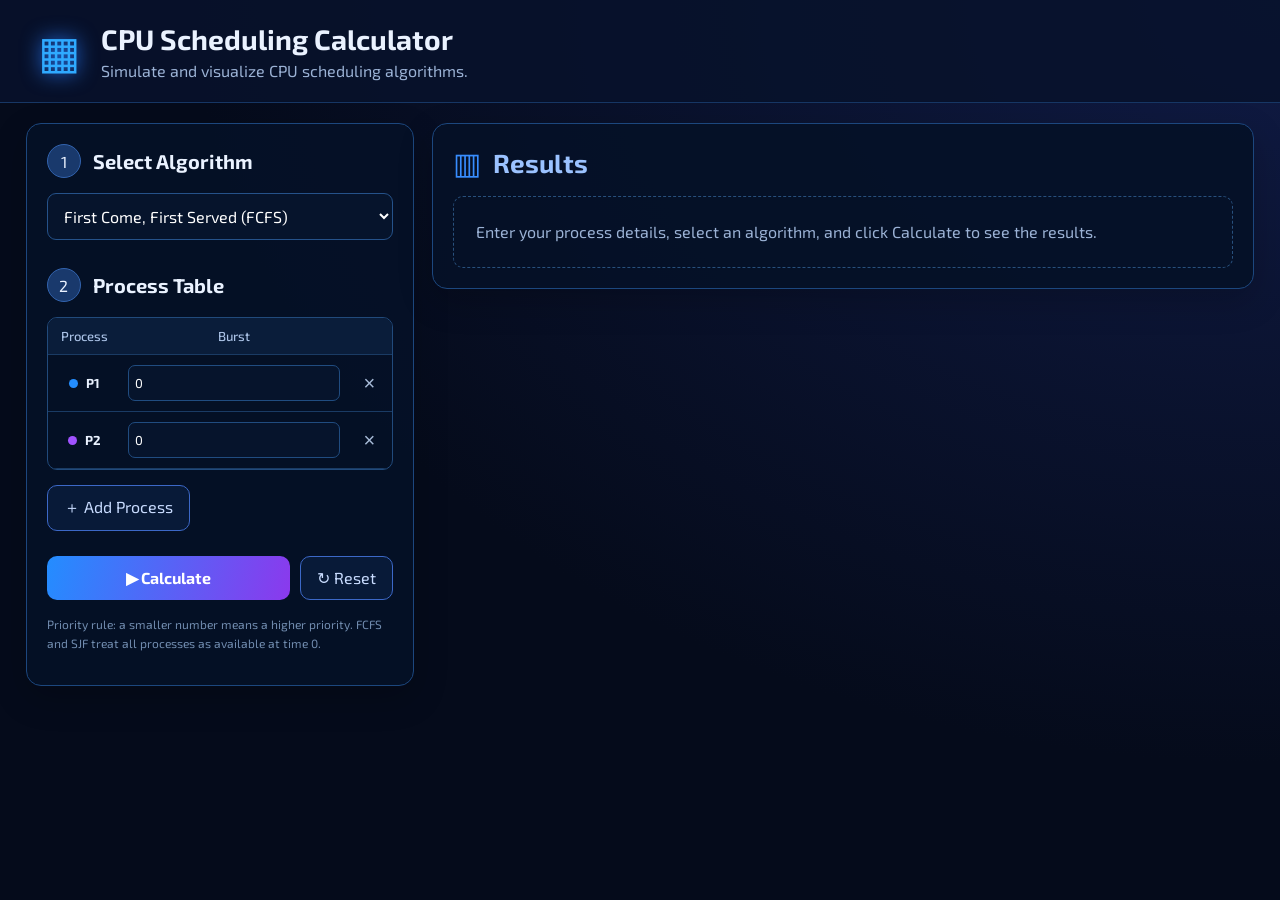
==== start.html @ 30ed869c "Add files via upload" ====
<!DOCTYPE html>
<html lang="en">
<head>
    <meta charset="UTF-8">
    <meta name="viewport" content="width=device-width, initial-scale=1.0">
    <title>CPU Scheduling Calculator</title>

    <link rel="preconnect" href="https://fonts.googleapis.com">
    <link rel="preconnect" href="https://fonts.gstatic.com" crossorigin>
    <link href="https://fonts.googleapis.com/css2?family=Exo+2:wght@400;500;600;700&family=Michroma&display=swap" rel="stylesheet">

    <link rel="stylesheet" href="calculator.css">
</head>
<body>

<header class="topbar">
    <div class="logo">▦</div>
    <div>
        <h1>CPU Scheduling Calculator</h1>
        <p>Simulate and visualize CPU scheduling algorithms.</p>
    </div>
</header>

<main class="dashboard">
    <section class="panel">
        <div class="heading">
            <span class="step">1</span>
            <h2>Select Algorithm</h2>
        </div>

        <select id="algorithm" class="control">
            <option value="fcfs">First Come, First Served (FCFS)</option>
            <option value="sjf">Shortest Job First (SJF)</option>
            <option value="srtf">Shortest Remaining Time First (SRTF)</option>
            <option value="priority">Priority Scheduling</option>
            <option value="rr">Round Robin (RR)</option>
        </select>

        <div class="heading section-gap">
            <span class="step">2</span>
            <h2>Process Table</h2>
        </div>

        <div class="table-wrap">
            <table class="process-table">
                <thead>
                    <tr>
                        <th>Process</th>
                        <th id="arrival-head">Arrival</th>
                        <th>Burst</th>
                        <th id="priority-head" hidden>Priority</th>
                        <th></th>
                    </tr>
                </thead>
                <tbody id="process-body"></tbody>
            </table>
        </div>

        <button type="button" id="add-process" class="outline-button add-button">
            ＋ Add Process
        </button>

        <div id="quantum-area" class="quantum-area" hidden>
            <label for="quantum">Time Quantum (RR)</label>
            <input type="number" id="quantum" class="control"
                   min="0.01" step="any" value="2">
        </div>

        <div class="button-row">
            <button type="button" id="calculate" class="primary-button">
                ▶ Calculate
            </button>
            <button type="button" id="reset" class="outline-button">
                ↻ Reset
            </button>
        </div>

        <p class="hint">
            Priority rule: a smaller number means a higher priority.
            FCFS and SJF treat all processes as available at time 0.
        </p>
    </section>

    <section class="panel results-panel">
        <div class="heading">
            <span class="results-icon">▥</span>
            <h2>Results</h2>
        </div>

        <div id="empty-state" class="empty-state">
            Enter your process details, select an algorithm, and click
            Calculate to see the results.
        </div>

        <section id="gantt-section" class="result-card" hidden>
            <div class="card-heading">
                <h3>Gantt Chart</h3>
                <p>Shows the order of CPU execution.</p>
            </div>
            <div id="gantt-chart" class="gantt-chart"></div>
            <div id="gantt-ticks" class="gantt-ticks"></div>
        </section>

        <section id="animation-section" class="result-card" hidden>
            <div class="card-heading">
                <h3>Process Animation</h3>
                <p>Each tube fills as its process receives CPU time.</p>
            </div>

            <div id="tubes" class="tubes"></div>

            <div class="playback">
                <button type="button" id="play">▶ Play</button>
                <button type="button" id="pause" disabled>Ⅱ Pause</button>
                <button type="button" id="restart">↻ Restart</button>

                <label>
                    Speed
                    <select id="speed">
                        <option value="2000">0.5×</option>
                        <option value="1000" selected>1×</option>
                        <option value="500">2×</option>
                        <option value="250">4×</option>
                    </select>
                </label>

                <span id="clock">Time: 0</span>
            </div>
        </section>

        <section id="details-section" class="result-card" hidden>
            <div class="card-heading">
                <h3>Scheduling Details</h3>
                <p>Calculated times for every process.</p>
            </div>

            <div class="table-wrap">
                <table class="details-table">
                    <thead>
                        <tr>
                            <th>Process</th>
                            <th id="details-arrival-head">Arrival</th>
                            <th>Burst</th>
                            <th>Completion</th>
                            <th>Turnaround</th>
                            <th>Waiting</th>
                            <th>Response</th>
                        </tr>
                    </thead>
                    <tbody id="details-body"></tbody>
                </table>
            </div>

            <div id="averages" class="averages"></div>
        </section>
    </section>
</main>

<script src="calculator.js"></script>
</body>
</html>
---- calculator.css ----
* {
    box-sizing: border-box;
}

:root {
    --bg: #050b1b;
    --panel: #07142a;
    --card: #06142b;
    --line: #1c477e;
    --text: #eaf2ff;
    --muted: #9bb2d5;
}

body {
    margin: 0;
    min-height: 100vh;
    background: radial-gradient(ellipse at top right, #101b45, #050b1b 60%);
    color: var(--text);
    font-family: "Exo 2", sans-serif;
}

.topbar {
    display: flex;
    align-items: center;
    gap: 20px;
    padding: 22px 3%;
    border-bottom: 1px solid #173765;
    background: #08122bdd;
}

.logo {
    color: #2faaff;
    font-size: 45px;
    text-shadow: 0 0 20px #287cff;
}

h1 {
    margin: 0;
    font-size: clamp(22px, 2.2vw, 34px);
}

.topbar p {
    margin: 5px 0 0;
    color: var(--muted);
}

.dashboard {
    display: grid;
    grid-template-columns: minmax(320px, 0.85fr) minmax(0, 1.8fr);
    gap: 18px;
    padding: 20px 2%;
    align-items: start;
}

.panel {
    min-width: 0;
    padding: 20px;
    border: 1px solid var(--line);
    border-radius: 15px;
    background: #051127e8;
    box-shadow: 0 12px 35px #0003;
}

.heading {
    display: flex;
    align-items: center;
    gap: 12px;
    margin-bottom: 15px;
}

.heading h2 {
    margin: 0;
    font-size: 20px;
}

.step {
    width: 34px;
    height: 34px;
    display: grid;
    place-items: center;
    border-radius: 50%;
    background: #19396c;
    border: 1px solid #3263ae;
}

.section-gap {
    margin-top: 28px;
}

.control {
    width: 100%;
    padding: 12px;
    color: white;
    background: #06142c;
    border: 1px solid #25528a;
    border-radius: 9px;
    font: inherit;
}

.control:focus {
    outline: 1px solid #6c63ff;
}

.table-wrap {
    width: 100%;
    overflow-x: auto;
    border: 1px solid #214a7b;
    border-radius: 10px;
}

table {
    width: 100%;
    border-collapse: collapse;
}

th,
td {
    padding: 10px 7px;
    border-bottom: 1px solid #1a3b64;
    text-align: center;
    font-size: 13px;
}

th {
    color: #a9c1e5;
    background: #0a1d3a;
    font-weight: 500;
}

.process-name {
    white-space: nowrap;
    font-weight: 700;
}

.process-dot {
    display: inline-block;
    width: 9px;
    height: 9px;
    margin-right: 5px;
    border-radius: 50%;
}

.process-table input,
td input {
    width: 100%;
    min-width: 45px;
    padding: 9px 6px;
    color: white;
    background: #06142c;
    border: 1px solid #204c80;
    border-radius: 7px;
    font: inherit;
}

.remove-process {
    color: #a7bbd8;
    background: transparent;
    border: none;
    cursor: pointer;
    font-size: 20px;
}

.outline-button,
.primary-button,
.playback button {
    padding: 11px 16px;
    border-radius: 10px;
    cursor: pointer;
    font: inherit;
}

.outline-button {
    color: #c9dcff;
    border: 1px solid #3c68c7;
    background: #081a38;
}

.outline-button:hover {
    background: #112c59;
}

.add-button {
    margin-top: 15px;
}

.quantum-area {
    margin-top: 25px;
}

.quantum-area label {
    display: block;
    margin-bottom: 10px;
    font-weight: 600;
}

.button-row {
    display: flex;
    gap: 10px;
    margin-top: 25px;
}

.primary-button {
    flex: 1;
    color: white;
    border: none;
    background: linear-gradient(105deg, #238dff, #8b39ed);
    font-weight: 700;
}

.primary-button:hover {
    filter: brightness(1.15);
}

.hint {
    color: #718caf;
    font-size: 12px;
    margin-top: 15px;
    line-height: 1.6;
}

.results-icon {
    color: #388dff;
    font-size: 30px;
}

.results-panel > .heading h2 {
    color: #9bc2ff;
    font-size: 26px;
}

.empty-state {
    padding: 22px;
    border: 1px dashed #28507d;
    border-radius: 10px;
    color: var(--muted);
    line-height: 1.6;
}

.result-card {
    min-width: 0;
    padding: 16px;
    margin-bottom: 14px;
    border: 1px solid #1d4778;
    border-radius: 12px;
    background: #06142b;
}

.card-heading {
    margin-bottom: 15px;
}

.card-heading h3 {
    margin: 0;
    font-size: 18px;
}

.card-heading p {
    margin: 4px 0 0;
    color: var(--muted);
    font-size: 13px;
}

/* NORMAL GANTT CHART */

.gantt-chart {
    display: flex;
    min-height: 44px;
    overflow: hidden;
    border: 5px solid #122747;
    border-radius: 9px;
    background: #0a1a32;
}

.gantt-segment {
    display: flex;
    align-items: center;
    justify-content: center;
    min-width: 2px;
    flex: 1 1 0;
    overflow: hidden;
    color: white;
    font-size: 12px;
    font-weight: 700;
    white-space: nowrap;
    border-right: 1px solid #ffffff40;
}

.gantt-segment.idle {
    background: repeating-linear-gradient(
        135deg,
        #25334b,
        #25334b 8px,
        #17243a 8px,
        #17243a 16px
    );
    color: #a5b5cb;
}

.gantt-ticks {
    display: flex;
    justify-content: space-between;
    gap: 8px;
    padding-top: 8px;
    color: #a8bddc;
    font-size: 11px;
}

/* VERTICAL LIQUID TUBES */

.tubes {
    display: flex;
    justify-content: space-around;
    align-items: flex-end;
    flex-wrap: wrap;
    gap: 18px;
    padding: 12px 8px 8px;
}

.tube-item {
    display: flex;
    flex: 1;
    flex-direction: column;
    align-items: center;
    gap: 8px;
    min-width: 60px;
}

.tube-label {
    font-size: 14px;
    font-weight: 700;
}

.tube {
    position: relative;
    width: 48px;
    height: 145px;
    overflow: hidden;
    border: 1px solid #375a8b;
    border-radius: 28px;
    background: linear-gradient(180deg, #0a1c37, #09142a);
    box-shadow: inset 0 0 12px #0008;
}

.tube-fill {
    position: absolute;
    left: 3px;
    right: 3px;
    bottom: 3px;
    height: 0%;
    overflow: hidden;
    border-radius: 22px;
    transition: height 0.08s linear;
}

.tube-fill::before {
    content: "";
    position: absolute;
    top: -5px;
    left: -10%;
    width: 120%;
    height: 11px;
    border-radius: 50%;
    background: #ffffff70;
    filter: blur(2px);
    animation: wave 2s ease-in-out infinite alternate;
}

@keyframes wave {
    from {
        transform: translateX(-6px) rotate(-3deg);
    }

    to {
        transform: translateX(6px) rotate(3deg);
    }
}

.tube-percent {
    color: #b9d5ff;
    font-size: 12px;
    text-align: center;
}

.tube-percent strong {
    display: block;
    margin-bottom: 2px;
    color: white;
    font-size: 13px;
}

.playback {
    display: flex;
    align-items: center;
    flex-wrap: wrap;
    gap: 8px;
    margin-top: 12px;
    padding-top: 13px;
    border-top: 1px solid #18375e;
}

.playback button {
    padding: 8px 12px;
    color: #cde0ff;
    background: #0b2041;
    border: 1px solid #2b5488;
    font-size: 13px;
}

.playback button:disabled {
    opacity: 0.4;
    cursor: not-allowed;
}

.playback label {
    display: flex;
    align-items: center;
    gap: 6px;
    margin-left: auto;
    color: var(--muted);
    font-size: 13px;
}

.playback select {
    padding: 6px;
    color: white;
    background: #091b36;
    border: 1px solid #2b5488;
    border-radius: 7px;
}

#clock {
    color: #a9c6ef;
    font-size: 13px;
}

/* RESULTS TABLE */

.details-table {
    min-width: 650px;
}

.details-table th,
.details-table td {
    padding: 9px 7px;
    border: 1px solid #193a62;
    white-space: nowrap;
    font-size: 12px;
}

/* AVERAGE RESULTS */

.averages {
    display: flex;
    flex-wrap: wrap;
    gap: 18px;
    padding-top: 14px;
    color: #aac9f4;
    font-size: 13px;
}

.averages strong {
    color: white;
}

/* HIDE ELEMENTS SELECTED BY JAVASCRIPT */

[hidden] {
    display: none !important;
}

/* RESPONSIVE LAYOUT */

@media (max-width: 950px) {
    .dashboard {
        grid-template-columns: 1fr;
    }
}

@media (max-width: 540px) {
    .topbar {
        padding: 18px 5%;
        gap: 12px;
    }

    .logo {
        font-size: 34px;
    }

    .topbar p {
        font-size: 13px;
    }

    .dashboard {
        padding: 12px;
    }

    .panel {
        padding: 14px;
    }

    .tube {
        width: 40px;
        height: 120px;
    }

    .tubes {
        gap: 8px;
    }

    .button-row > button {
        padding: 10px;
    }
}
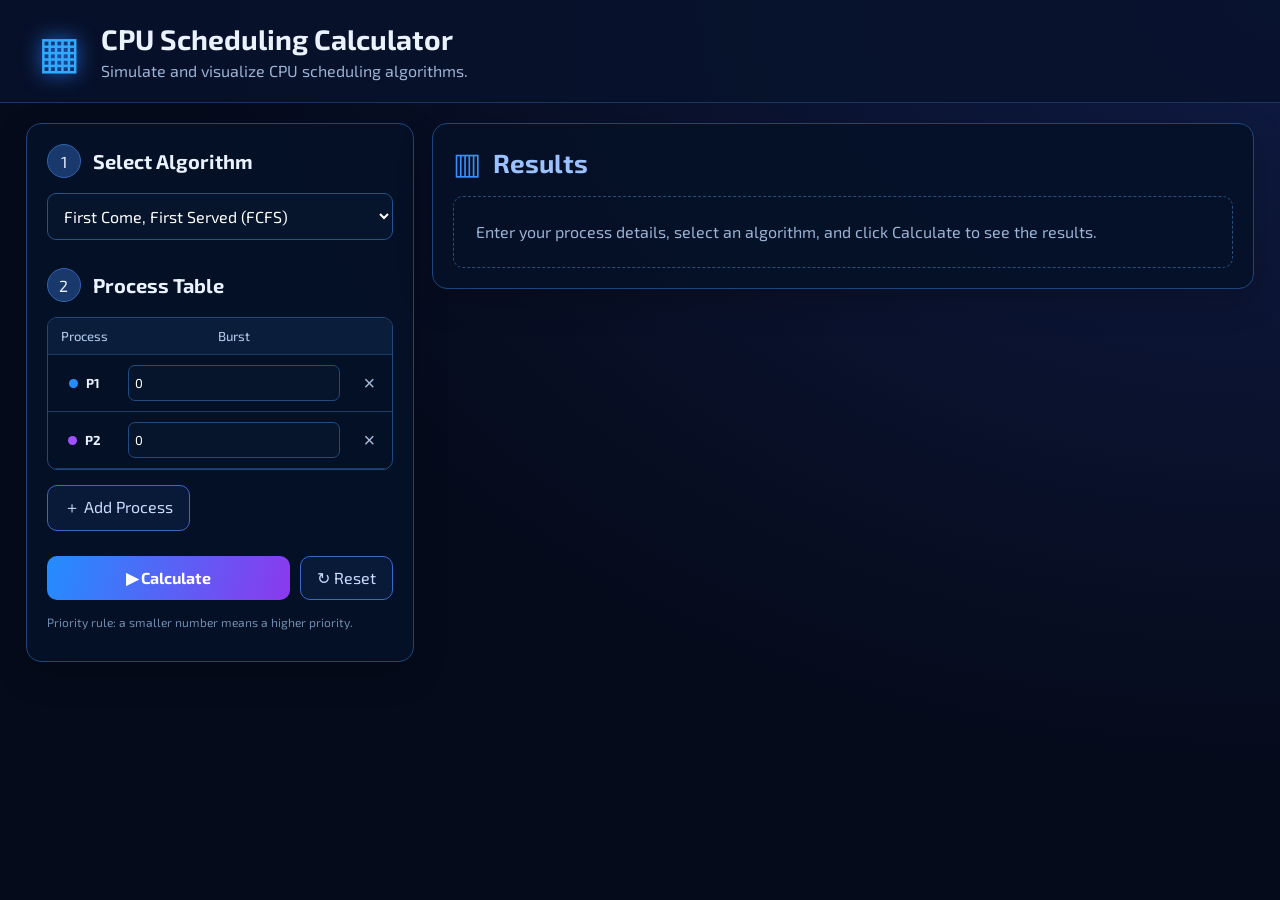
==== commit 48a18970: "Update start.html" ====
--- a/start.html
+++ b/start.html
@@ -23,6 +23,7 @@
 </header>
 
 <main class="dashboard">
+
     <section class="panel">
         <div class="heading">
             <span class="step">1</span>
@@ -43,11 +44,11 @@
         </div>
 
         <div class="table-wrap">
-            <table class="process-table">
+            <table>
                 <thead>
                     <tr>
                         <th>Process</th>
-                        <th id="arrival-head">Arrival</th>
+                        <th id="arrival-head" hidden>Arrival</th>
                         <th>Burst</th>
                         <th id="priority-head" hidden>Priority</th>
                         <th></th>
@@ -78,7 +79,6 @@
 
         <p class="hint">
             Priority rule: a smaller number means a higher priority.
-            FCFS and SJF treat all processes as available at time 0.
         </p>
     </section>
 
@@ -140,7 +140,7 @@
                     <thead>
                         <tr>
                             <th>Process</th>
-                            <th id="details-arrival-head">Arrival</th>
+                            <th id="details-arrival-head" hidden>Arrival</th>
                             <th>Burst</th>
                             <th>Completion</th>
                             <th>Turnaround</th>
--- a/calculator.css
+++ b/calculator.css
@@ -47,7 +47,7 @@
 
 .dashboard {
     display: grid;
-    grid-template-columns: minmax(320px, 0.85fr) minmax(0, 1.8fr);
+    grid-template-columns: minmax(320px, .85fr) minmax(0, 1.8fr);
     gap: 18px;
     padding: 20px 2%;
     align-items: start;
@@ -114,8 +114,7 @@
     border-collapse: collapse;
 }
 
-th,
-td {
+th, td {
     padding: 10px 7px;
     border-bottom: 1px solid #1a3b64;
     text-align: center;
@@ -216,7 +215,6 @@
     color: #718caf;
     font-size: 12px;
     margin-top: 15px;
-    line-height: 1.6;
 }
 
 .results-icon {
@@ -261,7 +259,7 @@
     font-size: 13px;
 }
 
-/* NORMAL GANTT CHART */
+/* GANTT CHART */
 
 .gantt-chart {
     display: flex;
@@ -297,16 +295,7 @@
     color: #a5b5cb;
 }
 
-.gantt-ticks {
-    display: flex;
-    justify-content: space-between;
-    gap: 8px;
-    padding-top: 8px;
-    color: #a8bddc;
-    font-size: 11px;
-}
-
-/* VERTICAL LIQUID TUBES */
+/* PROCESS TUBES */
 
 .tubes {
     display: flex;
@@ -350,7 +339,7 @@
     height: 0%;
     overflow: hidden;
     border-radius: 22px;
-    transition: height 0.08s linear;
+    transition: height .08s linear;
 }
 
 .tube-fill::before {
@@ -370,7 +359,6 @@
     from {
         transform: translateX(-6px) rotate(-3deg);
     }
-
     to {
         transform: translateX(6px) rotate(3deg);
     }
@@ -388,6 +376,8 @@
     color: white;
     font-size: 13px;
 }
+
+/* ANIMATION CONTROLS */
 
 .playback {
     display: flex;
@@ -408,7 +398,7 @@
 }
 
 .playback button:disabled {
-    opacity: 0.4;
+    opacity: .4;
     cursor: not-allowed;
 }
 
@@ -448,7 +438,14 @@
     font-size: 12px;
 }
 
-/* AVERAGE RESULTS */
+.gantt-ticks {
+    display: flex;
+    justify-content: space-between;
+    gap: 8px;
+    padding-top: 8px;
+    color: #a8bddc;
+    font-size: 11px;
+}
 
 .averages {
     display: flex;
@@ -463,7 +460,7 @@
     color: white;
 }
 
-/* HIDE ELEMENTS SELECTED BY JAVASCRIPT */
+/* HIDE ELEMENTS CONTROLLED BY JAVASCRIPT */
 
 [hidden] {
     display: none !important;
@@ -507,8 +504,4 @@
     .tubes {
         gap: 8px;
     }
-
-    .button-row > button {
-        padding: 10px;
-    }
-}
+}
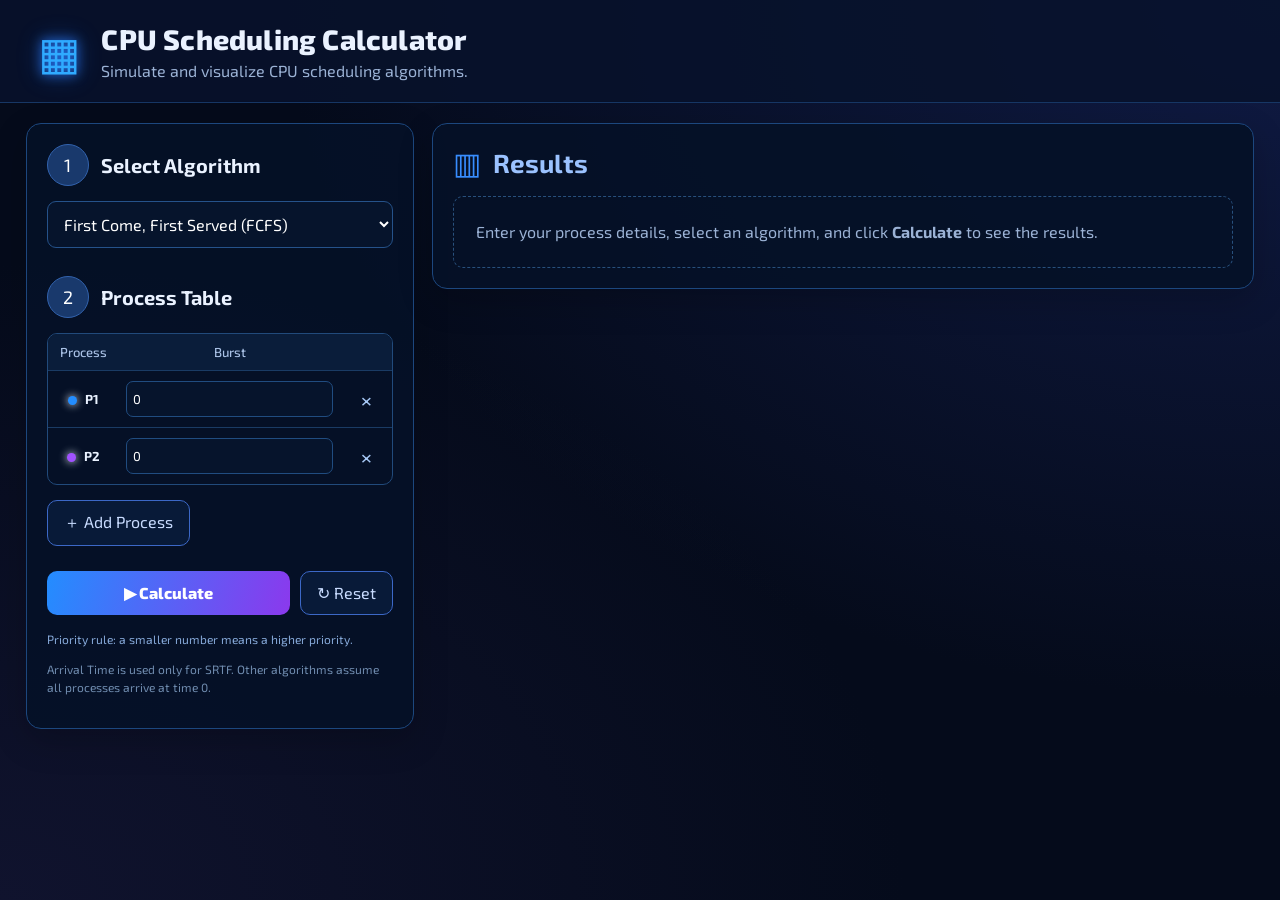
==== commit b66fe4ed: "Update start.html" ====
--- a/start.html
+++ b/start.html
@@ -4,19 +4,22 @@
 <head>
     <meta charset="UTF-8">
     <meta name="viewport" content="width=device-width, initial-scale=1.0">
+    <meta name="theme-color" content="#050b1b">
+
     <title>CPU Scheduling Calculator</title>
 
     <link rel="preconnect" href="https://fonts.googleapis.com">
     <link rel="preconnect" href="https://fonts.gstatic.com" crossorigin>
-    <link href="https://fonts.googleapis.com/css2?family=Exo+2:wght@400;500;600;700&family=Michroma&display=swap" rel="stylesheet">
+    <link href="https://fonts.googleapis.com/css2?family=Exo+2:wght@400;500;600;700;800&display=swap" rel="stylesheet">
 
     <link rel="stylesheet" href="calculator.css">
+    <script src="calculator.js" defer></script>
 </head>
 <body>
 
 <header class="topbar">
-    <div class="logo">▦</div>
-    <div>
+    <div class="logo" aria-hidden="true">▦</div>
+    <div class="topbar-content">
         <h1>CPU Scheduling Calculator</h1>
         <p>Simulate and visualize CPU scheduling algorithms.</p>
     </div>
@@ -24,12 +27,15 @@
 
 <main class="dashboard">
 
-    <section class="panel">
+    <!-- INPUT PANEL -->
+    <section class="panel input-panel">
+
         <div class="heading">
             <span class="step">1</span>
             <h2>Select Algorithm</h2>
         </div>
 
+        <label class="visually-hidden" for="algorithm">Scheduling algorithm</label>
         <select id="algorithm" class="control">
             <option value="fcfs">First Come, First Served (FCFS)</option>
             <option value="sjf">Shortest Job First (SJF)</option>
@@ -44,14 +50,14 @@
         </div>
 
         <div class="table-wrap">
-            <table>
+            <table class="process-table">
                 <thead>
                     <tr>
                         <th>Process</th>
                         <th id="arrival-head" hidden>Arrival</th>
                         <th>Burst</th>
                         <th id="priority-head" hidden>Priority</th>
-                        <th></th>
+                        <th aria-label="Actions"></th>
                     </tr>
                 </thead>
                 <tbody id="process-body"></tbody>
@@ -64,8 +70,13 @@
 
         <div id="quantum-area" class="quantum-area" hidden>
             <label for="quantum">Time Quantum (RR)</label>
-            <input type="number" id="quantum" class="control"
-                   min="0.01" step="any" value="2">
+            <input
+                type="number"
+                id="quantum"
+                class="control"
+                min="0.01"
+                step="any"
+                value="2">
         </div>
 
         <div class="button-row">
@@ -80,42 +91,65 @@
         <p class="hint">
             Priority rule: a smaller number means a higher priority.
         </p>
+        <p class="hint secondary-hint">
+            Arrival Time is used only for SRTF. Other algorithms assume all processes arrive at time 0.
+        </p>
+
     </section>
 
+    <!-- RESULTS PANEL -->
     <section class="panel results-panel">
+
         <div class="heading">
-            <span class="results-icon">▥</span>
+            <span class="results-icon" aria-hidden="true">▥</span>
             <h2>Results</h2>
         </div>
 
         <div id="empty-state" class="empty-state">
             Enter your process details, select an algorithm, and click
-            Calculate to see the results.
+            <strong>Calculate</strong> to see the results.
         </div>
 
+        <!-- GANTT CHART -->
         <section id="gantt-section" class="result-card" hidden>
             <div class="card-heading">
                 <h3>Gantt Chart</h3>
                 <p>Shows the order of CPU execution.</p>
             </div>
-            <div id="gantt-chart" class="gantt-chart"></div>
-            <div id="gantt-ticks" class="gantt-ticks"></div>
+
+            <div
+                id="gantt-chart"
+                class="gantt-chart"
+                aria-label="CPU execution timeline">
+            </div>
+
+            <div
+                id="gantt-ticks"
+                class="gantt-ticks"
+                aria-label="Gantt chart time markers">
+            </div>
         </section>
 
+        <!-- PROCESS ANIMATION -->
         <section id="animation-section" class="result-card" hidden>
             <div class="card-heading">
                 <h3>Process Animation</h3>
-                <p>Each tube fills as its process receives CPU time.</p>
+                <p>
+                    Watch the cannon fire neon particles as each process
+                    receives CPU time.
+                </p>
             </div>
 
             <div id="tubes" class="tubes"></div>
 
             <div class="playback">
-                <button type="button" id="play">▶ Play</button>
-                <button type="button" id="pause" disabled>Ⅱ Pause</button>
-                <button type="button" id="restart">↻ Restart</button>
+                <div class="playback-buttons">
+                    <button type="button" id="play">▶ Play</button>
+                    <button type="button" id="pause" disabled>Ⅱ Pause</button>
+                    <button type="button" id="restart">↻ Restart</button>
+                </div>
 
-                <label>
+                <label class="speed-control" for="speed">
                     Speed
                     <select id="speed">
                         <option value="2000">0.5×</option>
@@ -125,17 +159,18 @@
                     </select>
                 </label>
 
-                <span id="clock">Time: 0</span>
+                <span id="clock" aria-live="polite">Time: 0</span>
             </div>
         </section>
 
+        <!-- SCHEDULING DETAILS -->
         <section id="details-section" class="result-card" hidden>
             <div class="card-heading">
                 <h3>Scheduling Details</h3>
                 <p>Calculated times for every process.</p>
             </div>
 
-            <div class="table-wrap">
+            <div class="table-wrap details-wrap">
                 <table class="details-table">
                     <thead>
                         <tr>
@@ -154,9 +189,9 @@
 
             <div id="averages" class="averages"></div>
         </section>
+
     </section>
 </main>
 
-<script src="calculator.js"></script>
 </body>
 </html>
--- a/calculator.css
+++ b/calculator.css
@@ -1,3 +1,7 @@
+
+/* ============================================
+   1. GLOBAL SETTINGS AND COLORS
+============================================ */
 
 * {
     box-sizing: border-box;
@@ -10,15 +14,59 @@
     --line: #1c477e;
     --text: #eaf2ff;
     --muted: #9bb2d5;
+    --blue: #238dff;
+    --purple: #a052ff;
+    --cyan: #5ee7ff;
+}
+
+html {
+    min-width: 320px;
+    scroll-behavior: smooth;
 }
 
 body {
     margin: 0;
     min-height: 100vh;
-    background: radial-gradient(ellipse at top right, #101b45, #050b1b 60%);
+    background:
+        radial-gradient(ellipse at top right, #101b45, transparent 55%),
+        radial-gradient(ellipse at bottom left, #10132e, transparent 50%),
+        var(--bg);
     color: var(--text);
     font-family: "Exo 2", sans-serif;
 }
+
+button,
+input,
+select {
+    font: inherit;
+}
+
+button:focus-visible,
+input:focus-visible,
+select:focus-visible {
+    outline: 2px solid var(--cyan);
+    outline-offset: 3px;
+}
+
+[hidden] {
+    display: none !important;
+}
+
+.visually-hidden {
+    position: absolute;
+    width: 1px;
+    height: 1px;
+    padding: 0;
+    margin: -1px;
+    overflow: hidden;
+    clip: rect(0, 0, 0, 0);
+    white-space: nowrap;
+    border: 0;
+}
+
+/* ============================================
+   2. TOP HEADER
+============================================ */
 
 .topbar {
     display: flex;
@@ -30,20 +78,34 @@
 }
 
 .logo {
+    flex-shrink: 0;
     color: #2faaff;
     font-size: 45px;
-    text-shadow: 0 0 20px #287cff;
+    line-height: 1;
+    text-shadow:
+        0 0 12px #287cff,
+        0 0 25px #287cff70;
+}
+
+.topbar-content {
+    min-width: 0;
 }
 
 h1 {
     margin: 0;
     font-size: clamp(22px, 2.2vw, 34px);
+    font-weight: 800;
+    letter-spacing: .2px;
 }
 
 .topbar p {
     margin: 5px 0 0;
     color: var(--muted);
 }
+
+/* ============================================
+   3. DASHBOARD AND PANELS
+============================================ */
 
 .dashboard {
     display: grid;
@@ -75,32 +137,75 @@
 }
 
 .step {
-    width: 34px;
-    height: 34px;
     display: grid;
+    flex-shrink: 0;
     place-items: center;
+    width: 42px;
+    height: 42px;
     border-radius: 50%;
     background: #19396c;
     border: 1px solid #3263ae;
+    color: #fff;
+    font-size: 18px;
 }
 
 .section-gap {
     margin-top: 28px;
 }
+
+/* ============================================
+   4. INPUTS
+============================================ */
 
 .control {
     width: 100%;
     padding: 12px;
-    color: white;
+    color: #fff;
     background: #06142c;
     border: 1px solid #25528a;
     border-radius: 9px;
-    font: inherit;
 }
 
 .control:focus {
-    outline: 1px solid #6c63ff;
-}
+    border-color: #6c63ff;
+}
+
+select.control {
+    cursor: pointer;
+}
+
+input[type="number"] {
+    appearance: textfield;
+    -moz-appearance: textfield;
+}
+
+input[type="number"]::-webkit-inner-spin-button,
+input[type="number"]::-webkit-outer-spin-button {
+    margin: 0;
+    -webkit-appearance: none;
+}
+
+.process-table input,
+td input {
+    width: 100%;
+    min-width: 45px;
+    padding: 9px 6px;
+    color: #fff;
+    background: #06142c;
+    border: 1px solid #204c80;
+    border-radius: 7px;
+}
+
+.process-table input:focus,
+td input:focus {
+    border-color: var(--blue);
+    outline: none;
+    box-shadow: 0 0 0 2px #238dff25;
+}
+
+/* ============================================
+   5. TABLES AND PROCESS INPUT ROWS
+============================================ */
 
 .table-wrap {
     width: 100%;
@@ -114,7 +219,8 @@
     border-collapse: collapse;
 }
 
-th, td {
+th,
+td {
     padding: 10px 7px;
     border-bottom: 1px solid #1a3b64;
     text-align: center;
@@ -125,6 +231,14 @@
     color: #a9c1e5;
     background: #0a1d3a;
     font-weight: 500;
+}
+
+tbody tr:last-child td {
+    border-bottom: none;
+}
+
+.process-table {
+    min-width: 240px;
 }
 
 .process-name {
@@ -138,27 +252,30 @@
     height: 9px;
     margin-right: 5px;
     border-radius: 50%;
-}
-
-.process-table input,
-td input {
-    width: 100%;
-    min-width: 45px;
-    padding: 9px 6px;
-    color: white;
-    background: #06142c;
-    border: 1px solid #204c80;
-    border-radius: 7px;
-    font: inherit;
+    vertical-align: middle;
+    box-shadow: 0 0 8px currentColor;
 }
 
 .remove-process {
-    color: #a7bbd8;
+    width: 30px;
+    height: 30px;
+    color: #a7c9f7;
     background: transparent;
     border: none;
+    border-radius: 6px;
     cursor: pointer;
-    font-size: 20px;
-}
+    font-size: 22px;
+    line-height: 1;
+}
+
+.remove-process:hover {
+    color: #ff7197;
+    background: #ff71971a;
+}
+
+/* ============================================
+   6. BUTTONS AND QUANTUM INPUT
+============================================ */
 
 .outline-button,
 .primary-button,
@@ -166,7 +283,11 @@
     padding: 11px 16px;
     border-radius: 10px;
     cursor: pointer;
-    font: inherit;
+    transition:
+        background .2s ease,
+        border-color .2s ease,
+        filter .2s ease,
+        transform .2s ease;
 }
 
 .outline-button {
@@ -177,10 +298,30 @@
 
 .outline-button:hover {
     background: #112c59;
+    border-color: #6193ff;
 }
 
 .add-button {
     margin-top: 15px;
+}
+
+.button-row {
+    display: flex;
+    gap: 10px;
+    margin-top: 25px;
+}
+
+.primary-button {
+    flex: 1;
+    color: #fff;
+    border: none;
+    background: linear-gradient(105deg, #238dff, #8b39ed);
+    font-weight: 800;
+}
+
+.primary-button:hover {
+    filter: brightness(1.15);
+    transform: translateY(-1px);
 }
 
 .quantum-area {
@@ -193,29 +334,21 @@
     font-weight: 600;
 }
 
-.button-row {
-    display: flex;
-    gap: 10px;
-    margin-top: 25px;
-}
-
-.primary-button {
-    flex: 1;
-    color: white;
-    border: none;
-    background: linear-gradient(105deg, #238dff, #8b39ed);
-    font-weight: 700;
-}
-
-.primary-button:hover {
-    filter: brightness(1.15);
-}
-
 .hint {
-    color: #718caf;
+    margin-top: 15px;
+    color: #86a9d9;
     font-size: 12px;
-    margin-top: 15px;
-}
+    line-height: 1.5;
+}
+
+.secondary-hint {
+    margin-top: 8px;
+    color: #708caf;
+}
+
+/* ============================================
+   7. RESULTS PANEL AND CARDS
+============================================ */
 
 .results-icon {
     color: #388dff;
@@ -237,11 +370,15 @@
 
 .result-card {
     min-width: 0;
+    margin-bottom: 14px;
     padding: 16px;
-    margin-bottom: 14px;
     border: 1px solid #1d4778;
     border-radius: 12px;
     background: #06142b;
+}
+
+.result-card:last-child {
+    margin-bottom: 0;
 }
 
 .card-heading {
@@ -257,31 +394,50 @@
     margin: 4px 0 0;
     color: var(--muted);
     font-size: 13px;
-}
-
-/* GANTT CHART */
+    line-height: 1.5;
+}
+
+/* ============================================
+   8. GANTT CHART
+   Segment widths are proportional to execution time.
+============================================ */
 
 .gantt-chart {
     display: flex;
-    min-height: 44px;
+    width: 100%;
+    min-width: 0;
+    min-height: 54px;
     overflow: hidden;
     border: 5px solid #122747;
-    border-radius: 9px;
+    border-radius: 10px;
     background: #0a1a32;
+    isolation: isolate;
 }
 
 .gantt-segment {
+    position: relative;
     display: flex;
     align-items: center;
     justify-content: center;
-    min-width: 2px;
-    flex: 1 1 0;
+
+    /*
+       JavaScript sets --duration to each segment's
+       execution time. The flex basis remains zero,
+       allowing the duration to control its width.
+    */
+    flex: var(--duration, 1) 1 0%;
+    min-width: 0;
+
     overflow: hidden;
-    color: white;
+    color: #fff;
     font-size: 12px;
     font-weight: 700;
     white-space: nowrap;
-    border-right: 1px solid #ffffff40;
+    border-right: 1px solid #ffffff55;
+}
+
+.gantt-segment:last-child {
+    border-right: none;
 }
 
 .gantt-segment.idle {
@@ -292,139 +448,327 @@
         #17243a 8px,
         #17243a 16px
     );
-    color: #a5b5cb;
-}
-
-/* PROCESS TUBES */
+    color: #c2d0e5;
+}
+
+/* ============================================
+   9. GANTT TIMELINE LABELS
+   Labels share the chart's inner width and boundaries.
+============================================ */
+
+.gantt-ticks {
+    position: relative;
+    width: 100%;
+    height: 30px;
+    margin: 0;
+    padding: 0;
+    color: #b8cbe8;
+    font-size: 12px;
+    font-variant-numeric: tabular-nums;
+}
+
+.gantt-ticks span {
+    position: absolute;
+    top: 9px;
+    display: block;
+    white-space: nowrap;
+    line-height: 1;
+    transform: translateX(-50%);
+}
+
+.gantt-ticks .tick-start {
+    transform: translateX(0);
+}
+
+.gantt-ticks .tick-middle {
+    transform: translateX(-50%);
+}
+
+.gantt-ticks .tick-end {
+    transform: translateX(-100%);
+}
+
+/* ============================================
+   10. PROCESS ANIMATION LAYOUT
+============================================ */
 
 .tubes {
     display: flex;
-    justify-content: space-around;
-    align-items: flex-end;
-    flex-wrap: wrap;
-    gap: 18px;
-    padding: 12px 8px 8px;
+    flex-direction: column;
+    gap: 24px;
+    padding: 12px 4px 16px;
 }
 
 .tube-item {
     display: flex;
-    flex: 1;
     flex-direction: column;
+    gap: 9px;
+    min-width: 0;
+}
+
+.tube-label {
+    color: #e5efff;
+    font-size: 14px;
+    font-weight: 700;
+}
+
+.cannon-bar {
+    position: relative;
+    display: flex;
+    align-items: center;
+    height: 48px;
+    min-width: 0;
+    padding: 0 3px;
+}
+
+/* Empty process track. */
+
+.process-bar {
+    position: relative;
+    width: 100%;
+    height: 18px;
+    overflow: hidden;
+    border: 1px solid #29558a;
+    border-radius: 999px;
+    background: linear-gradient(90deg, #071329, #0b1b36);
+    box-shadow:
+        inset 0 0 9px #0009,
+        0 0 8px #0a4bff20;
+}
+
+/* The fill represents the amount of CPU time completed. */
+
+.process-fill {
+    position: relative;
+    width: 0%;
+    height: 100%;
+    overflow: hidden;
+    border-radius: inherit;
+    transition: width .04s linear;
+    box-shadow: 0 0 12px #238dff80;
+}
+
+.process-fill::after {
+    content: "";
+    position: absolute;
+    top: 0;
+    right: 0;
+    width: 18px;
+    height: 100%;
+    background: #ffffff70;
+    filter: blur(5px);
+}
+
+/* ============================================
+   11. MOVING NEON CANNON
+============================================ */
+
+.cannon {
+    position: absolute;
+    top: 6px;
+    left: 3px;
+    width: 36px;
+    height: 36px;
+    z-index: 5;
+    pointer-events: none;
+    transition: left .04s linear;
+}
+
+.cannon-body {
+    position: absolute;
+    top: 12px;
+    left: 4px;
+    width: 24px;
+    height: 12px;
+    border: 1px solid #91e9ff;
+    border-radius: 5px;
+    background: linear-gradient(90deg, #47c7ff, #8a5cff);
+    box-shadow:
+        0 0 7px #47c7ff,
+        0 0 15px #47c7ff90;
+}
+
+.cannon-body::before {
+    content: "";
+    position: absolute;
+    top: 2px;
+    left: 4px;
+    width: 10px;
+    height: 4px;
+    border-radius: 3px;
+    background: #e5fcff;
+}
+
+.cannon-body::after {
+    content: "";
+    position: absolute;
+    top: 2px;
+    right: -8px;
+    width: 9px;
+    height: 8px;
+    border-radius: 0 4px 4px 0;
+    background: #b86cff;
+    box-shadow: 0 0 8px #a052ff;
+}
+
+.cannon-glow {
+    position: absolute;
+    inset: 4px;
+    border-radius: 50%;
+    background: #4dc9ff40;
+    filter: blur(7px);
+}
+
+/* ============================================
+   12. FIRING PARTICLES
+   These particles are CSS-drawn, not imported images.
+============================================ */
+
+.cannon-particles {
+    position: absolute;
+    top: 15px;
+    left: 27px;
+    width: 50px;
+    height: 15px;
+    overflow: visible;
+    opacity: 0;
+}
+
+.cannon.firing .cannon-particles {
+    opacity: 1;
+}
+
+.particle {
+    position: absolute;
+    top: 3px;
+    left: 0;
+    width: 5px;
+    height: 5px;
+    border-radius: 50%;
+    background: #6fe6ff;
+    box-shadow:
+        0 0 5px #6fe6ff,
+        0 0 12px #6fe6ff;
+    animation: particle-shot .38s linear infinite;
+}
+
+.particle:nth-child(2) {
+    top: -2px;
+    width: 4px;
+    height: 4px;
+    background: #b36dff;
+    box-shadow: 0 0 8px #b36dff;
+    animation-delay: -.12s;
+}
+
+.particle:nth-child(3) {
+    top: 8px;
+    width: 3px;
+    height: 3px;
+    animation-delay: -.24s;
+}
+
+@keyframes particle-shot {
+    0% {
+        transform: translateX(0) scale(1);
+        opacity: 1;
+    }
+
+    100% {
+        transform: translateX(34px) scale(.25);
+        opacity: 0;
+    }
+}
+
+/* ============================================
+   13. PROCESS PROGRESS LABELS
+============================================ */
+
+.tube-percent {
+    display: flex;
     align-items: center;
     gap: 8px;
-    min-width: 60px;
-}
-
-.tube-label {
-    font-size: 14px;
-    font-weight: 700;
-}
-
-.tube {
-    position: relative;
-    width: 48px;
-    height: 145px;
-    overflow: hidden;
-    border: 1px solid #375a8b;
-    border-radius: 28px;
-    background: linear-gradient(180deg, #0a1c37, #09142a);
-    box-shadow: inset 0 0 12px #0008;
-}
-
-.tube-fill {
-    position: absolute;
-    left: 3px;
-    right: 3px;
-    bottom: 3px;
-    height: 0%;
-    overflow: hidden;
-    border-radius: 22px;
-    transition: height .08s linear;
-}
-
-.tube-fill::before {
-    content: "";
-    position: absolute;
-    top: -5px;
-    left: -10%;
-    width: 120%;
-    height: 11px;
-    border-radius: 50%;
-    background: #ffffff70;
-    filter: blur(2px);
-    animation: wave 2s ease-in-out infinite alternate;
-}
-
-@keyframes wave {
-    from {
-        transform: translateX(-6px) rotate(-3deg);
-    }
-    to {
-        transform: translateX(6px) rotate(3deg);
-    }
-}
-
-.tube-percent {
-    color: #b9d5ff;
+    color: #a9c9f5;
     font-size: 12px;
-    text-align: center;
+    font-variant-numeric: tabular-nums;
 }
 
 .tube-percent strong {
-    display: block;
-    margin-bottom: 2px;
-    color: white;
+    min-width: 40px;
+    color: #fff;
     font-size: 13px;
 }
 
-/* ANIMATION CONTROLS */
+/* ============================================
+   14. ANIMATION PLAYBACK CONTROLS
+============================================ */
 
 .playback {
     display: flex;
     align-items: center;
     flex-wrap: wrap;
+    gap: 12px;
+    margin-top: 12px;
+    padding-top: 15px;
+    border-top: 1px solid #18375e;
+}
+
+.playback-buttons {
+    display: flex;
+    flex-wrap: wrap;
     gap: 8px;
-    margin-top: 12px;
-    padding-top: 13px;
-    border-top: 1px solid #18375e;
 }
 
 .playback button {
-    padding: 8px 12px;
+    padding: 9px 12px;
     color: #cde0ff;
     background: #0b2041;
     border: 1px solid #2b5488;
     font-size: 13px;
 }
 
+.playback button:hover:not(:disabled) {
+    background: #153566;
+    border-color: #5795ff;
+}
+
 .playback button:disabled {
     opacity: .4;
     cursor: not-allowed;
 }
 
-.playback label {
+.speed-control {
     display: flex;
     align-items: center;
-    gap: 6px;
+    gap: 7px;
     margin-left: auto;
     color: var(--muted);
     font-size: 13px;
 }
 
 .playback select {
-    padding: 6px;
-    color: white;
+    padding: 7px 9px;
+    color: #fff;
     background: #091b36;
     border: 1px solid #2b5488;
     border-radius: 7px;
+    cursor: pointer;
 }
 
 #clock {
     color: #a9c6ef;
     font-size: 13px;
-}
-
-/* RESULTS TABLE */
+    font-variant-numeric: tabular-nums;
+    white-space: nowrap;
+}
+
+/* ============================================
+   15. SCHEDULING DETAILS TABLE
+============================================ */
+
+.details-wrap {
+    max-width: 100%;
+}
 
 .details-table {
     min-width: 650px;
@@ -432,50 +776,52 @@
 
 .details-table th,
 .details-table td {
-    padding: 9px 7px;
+    padding: 10px 8px;
     border: 1px solid #193a62;
     white-space: nowrap;
     font-size: 12px;
 }
 
-.gantt-ticks {
-    display: flex;
-    justify-content: space-between;
-    gap: 8px;
-    padding-top: 8px;
-    color: #a8bddc;
-    font-size: 11px;
+.details-table th {
+    background: #0a1d3a;
+}
+
+.details-table td {
+    color: #dbe8ff;
 }
 
 .averages {
     display: flex;
     flex-wrap: wrap;
-    gap: 18px;
-    padding-top: 14px;
+    gap: 12px 22px;
+    padding-top: 16px;
     color: #aac9f4;
     font-size: 13px;
+    line-height: 1.6;
 }
 
 .averages strong {
-    color: white;
-}
-
-/* HIDE ELEMENTS CONTROLLED BY JAVASCRIPT */
-
-[hidden] {
-    display: none !important;
-}
-
-/* RESPONSIVE LAYOUT */
+    color: #fff;
+    font-variant-numeric: tabular-nums;
+}
+
+/* ============================================
+   16. RESPONSIVE LAYOUT
+============================================ */
 
 @media (max-width: 950px) {
     .dashboard {
-        grid-template-columns: 1fr;
+        grid-template-columns: minmax(0, 1fr);
+    }
+
+    .results-panel {
+        min-width: 0;
     }
 }
 
 @media (max-width: 540px) {
     .topbar {
+        align-items: flex-start;
         padding: 18px 5%;
         gap: 12px;
     }
@@ -486,22 +832,84 @@
 
     .topbar p {
         font-size: 13px;
+        line-height: 1.5;
     }
 
     .dashboard {
         padding: 12px;
+        gap: 12px;
     }
 
     .panel {
         padding: 14px;
-    }
-
-    .tube {
-        width: 40px;
-        height: 120px;
+        border-radius: 12px;
+    }
+
+    .heading h2 {
+        font-size: 18px;
+    }
+
+    .step {
+        width: 36px;
+        height: 36px;
+    }
+
+    .button-row {
+        flex-wrap: wrap;
+    }
+
+    .primary-button {
+        min-height: 45px;
+    }
+
+    .result-card {
+        padding: 12px;
+    }
+
+    .gantt-chart {
+        min-height: 46px;
+        border-width: 4px;
+    }
+
+    .gantt-ticks {
+        font-size: 10px;
     }
 
     .tubes {
-        gap: 8px;
-    }
-}
+        gap: 20px;
+    }
+
+    .playback {
+        align-items: flex-start;
+    }
+
+    .playback-buttons {
+        width: 100%;
+    }
+
+    .speed-control {
+        margin-left: 0;
+    }
+
+    #clock {
+        align-self: center;
+    }
+
+    .averages {
+        flex-direction: column;
+        gap: 5px;
+    }
+}
+
+/* Respect reduced-motion preferences. */
+
+@media (prefers-reduced-motion: reduce) {
+    *,
+    *::before,
+    *::after {
+        scroll-behavior: auto !important;
+        animation-duration: .01ms !important;
+        animation-iteration-count: 1 !important;
+        transition-duration: .01ms !important;
+    }
+}
